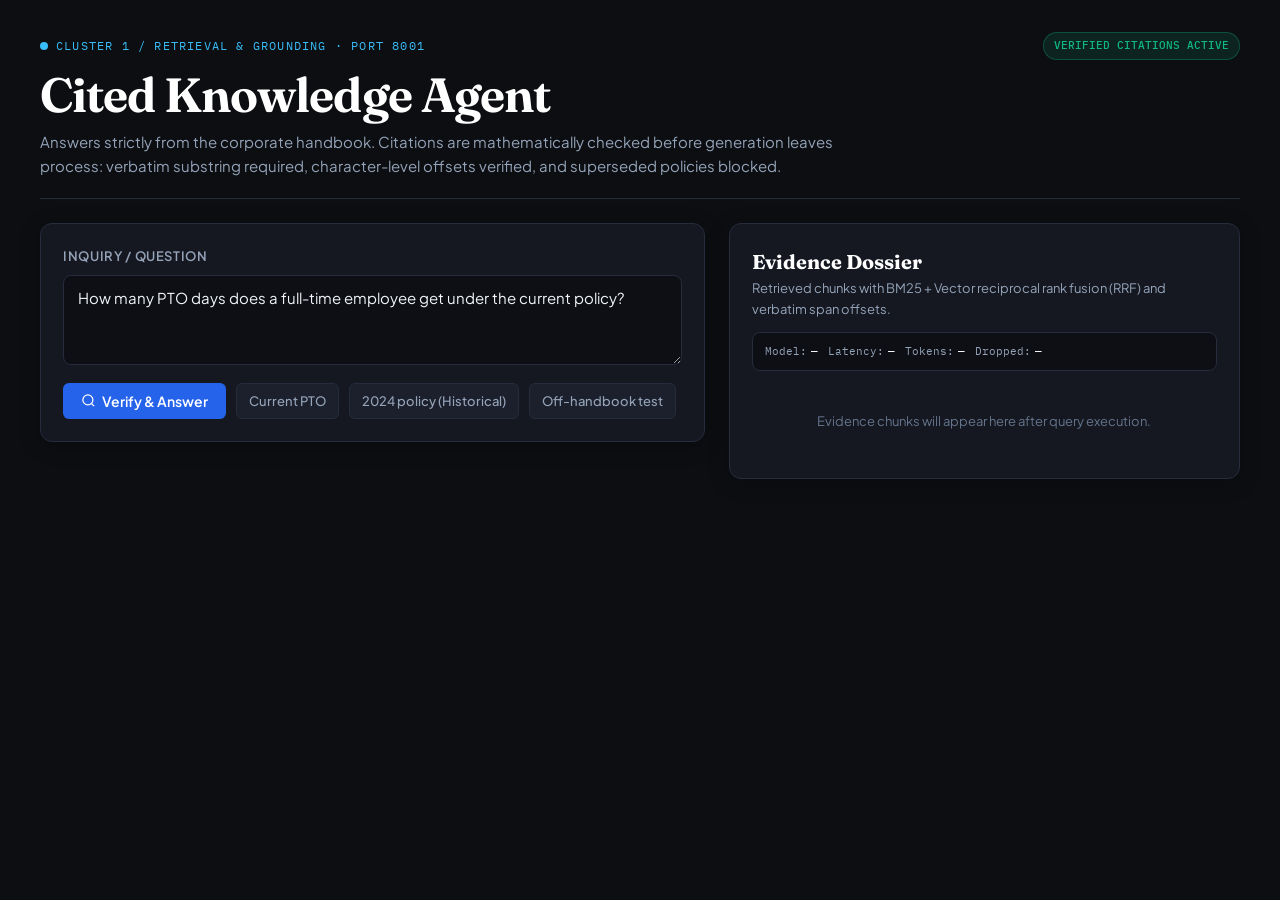
==== 01-cited-knowledge-agent/static/index.html @ 19dfd268 "feat: add nine AI applications with validation and evaluation suites" ====
<!DOCTYPE html>
<html lang="en">
<head>
  <meta charset="utf-8">
  <meta name="viewport" content="width=device-width, initial-scale=1">
  <title>Cited Knowledge Agent · Grounded Handbook Retrieval</title>
  <link rel="preconnect" href="https://fonts.googleapis.com">
  <link rel="preconnect" href="https://fonts.gstatic.com" crossorigin>
  <link href="https://fonts.googleapis.com/css2?family=Fraunces:opsz,wght@9..144,560;9..144,650&family=IBM+Plex+Mono:wght@400;500;600&family=Plus+Jakarta+Sans:wght@400;500;600;700&display=swap" rel="stylesheet">
  <style>
    :root {
      --bg: #0c0e12;
      --card: #151821;
      --card-alt: #1c202c;
      --border: #262c3d;
      --border-focus: #3b82f6;
      --ink: #f1f5f9;
      --ink-muted: #94a3b8;
      --ink-subtle: #64748b;
      --accent: #38bdf8;
      --good: #10b981;
      --good-bg: rgba(16, 185, 129, 0.12);
      --good-border: rgba(16, 185, 129, 0.3);
      --warn: #f59e0b;
      --warn-bg: rgba(245, 158, 11, 0.12);
      --warn-border: rgba(245, 158, 11, 0.3);
      --bad: #f43f5e;
      --bad-bg: rgba(244, 63, 94, 0.12);
      --bad-border: rgba(244, 63, 94, 0.3);
      --highlight: #fef08a;
      --highlight-ink: #1e1b4b;
    }
    * { box-sizing: border-box; }
    body {
      margin: 0;
      background: var(--bg);
      color: var(--ink);
      font-family: 'Plus Jakarta Sans', system-ui, -apple-system, sans-serif;
      font-size: 15px;
      line-height: 1.6;
      -webkit-font-smoothing: antialiased;
    }
    header, main {
      width: min(1200px, calc(100% - 40px));
      margin: 0 auto;
    }
    header {
      padding: 32px 0 20px;
      border-bottom: 1px solid var(--border);
      margin-bottom: 24px;
    }
    .header-top {
      display: flex;
      justify-content: space-between;
      align-items: center;
      flex-wrap: wrap;
      gap: 12px;
      margin-bottom: 10px;
    }
    .kicker {
      font-family: "IBM Plex Mono", monospace;
      font-size: 12px;
      letter-spacing: 0.1em;
      text-transform: uppercase;
      color: var(--accent);
      display: flex;
      align-items: center;
      gap: 8px;
    }
    .kicker::before {
      content: "";
      display: inline-block;
      width: 8px;
      height: 8px;
      background: var(--accent);
      border-radius: 50%;
    }
    .badge-status {
      display: inline-flex;
      align-items: center;
      gap: 6px;
      font-family: "IBM Plex Mono", monospace;
      font-size: 11px;
      font-weight: 500;
      padding: 4px 10px;
      border-radius: 9999px;
      background: var(--good-bg);
      border: 1px solid var(--good-border);
      color: var(--good);
    }
    .badge-status.refused {
      background: var(--bad-bg);
      border-color: var(--bad-border);
      color: var(--bad);
    }
    h1 {
      font-family: Fraunces, Georgia, serif;
      font-weight: 650;
      font-size: clamp(32px, 4.5vw, 48px);
      line-height: 1.05;
      margin: 4px 0 10px;
      color: #ffffff;
      letter-spacing: -0.02em;
    }
    .lede {
      max-width: 75ch;
      color: var(--ink-muted);
      margin: 0;
      font-size: 15px;
    }
    .layout {
      display: grid;
      grid-template-columns: 1.3fr 1fr;
      gap: 24px;
      padding-bottom: 60px;
    }
    .panel {
      background: var(--card);
      border: 1px solid var(--border);
      border-radius: 12px;
      padding: 22px;
      box-shadow: 0 4px 20px rgba(0, 0, 0, 0.25);
    }
    label {
      display: block;
      font-size: 13px;
      font-weight: 600;
      text-transform: uppercase;
      letter-spacing: 0.05em;
      color: var(--ink-muted);
      margin-bottom: 8px;
    }
    textarea {
      width: 100%;
      min-height: 90px;
      resize: vertical;
      border: 1px solid var(--border);
      border-radius: 8px;
      background: #0d0f14;
      color: var(--ink);
      font-family: inherit;
      font-size: 15px;
      padding: 12px 14px;
      outline: none;
      transition: border-color 0.2s;
    }
    textarea:focus {
      border-color: var(--border-focus);
      box-shadow: 0 0 0 3px rgba(59, 130, 246, 0.2);
    }
    .row-actions {
      display: flex;
      flex-wrap: wrap;
      gap: 10px;
      margin-top: 12px;
    }
    button.btn-primary {
      background: #2563eb;
      color: #ffffff;
      font-family: inherit;
      font-size: 14px;
      font-weight: 600;
      border: 0;
      border-radius: 6px;
      padding: 9px 18px;
      cursor: pointer;
      display: inline-flex;
      align-items: center;
      gap: 6px;
      transition: background 0.2s, transform 0.1s;
    }
    button.btn-primary:hover:not(:disabled) {
      background: #1d4ed8;
    }
    button.btn-primary:active:not(:disabled) {
      transform: translateY(1px);
    }
    button:disabled {
      opacity: 0.6;
      cursor: wait;
    }
    .sample-btn {
      background: var(--card-alt);
      border: 1px solid var(--border);
      color: var(--ink-muted);
      font-family: inherit;
      font-size: 13px;
      font-weight: 500;
      border-radius: 6px;
      padding: 8px 12px;
      cursor: pointer;
      transition: all 0.2s;
    }
    .sample-btn:hover {
      background: #232838;
      color: var(--ink);
      border-color: var(--ink-subtle);
    }
    .answer-card {
      margin-top: 20px;
      border: 1px solid var(--border);
      border-radius: 10px;
      padding: 20px;
      background: #11141c;
    }
    .answer-card.refused-card {
      border-color: var(--bad-border);
      background: rgba(244, 63, 94, 0.04);
    }
    .answer-header {
      display: flex;
      justify-content: space-between;
      align-items: center;
      margin-bottom: 12px;
    }
    .answer-card h2, .panel h2 {
      font-family: Fraunces, Georgia, serif;
      font-size: 20px;
      margin: 0;
      color: #ffffff;
    }
    .answer-body {
      font-size: 16px;
      line-height: 1.65;
      color: #e2e8f0;
      margin-bottom: 16px;
    }
    .refused-text {
      color: #fb7185;
      font-weight: 500;
    }
    .conflict-banner {
      background: var(--warn-bg);
      border: 1px solid var(--warn-border);
      border-radius: 8px;
      padding: 12px 14px;
      margin-bottom: 16px;
      font-size: 13px;
      color: #fde68a;
    }
    .conflict-banner strong {
      color: #fef08a;
      display: block;
      margin-bottom: 2px;
    }
    .citations-section {
      margin-top: 18px;
      border-top: 1px solid var(--border);
      padding-top: 14px;
    }
    .section-subtitle {
      font-family: "IBM Plex Mono", monospace;
      font-size: 11px;
      text-transform: uppercase;
      letter-spacing: 0.08em;
      color: var(--ink-muted);
      margin-bottom: 10px;
      display: flex;
      align-items: center;
      gap: 6px;
    }
    .citation-chips {
      display: flex;
      flex-direction: column;
      gap: 10px;
    }
    .citation-chip {
      background: var(--card-alt);
      border: 1px solid var(--border);
      border-left: 3px solid var(--accent);
      border-radius: 6px;
      padding: 10px 14px;
      cursor: pointer;
      transition: all 0.2s ease;
    }
    .citation-chip:hover, .citation-chip.active {
      border-color: var(--accent);
      background: #1e2538;
      transform: translateX(3px);
    }
    .chip-meta {
      display: flex;
      justify-content: space-between;
      align-items: center;
      font-family: "IBM Plex Mono", monospace;
      font-size: 11px;
      color: var(--accent);
      margin-bottom: 4px;
    }
    .chip-quote {
      font-family: "IBM Plex Mono", monospace;
      font-size: 13px;
      color: #f1f5f9;
      margin: 0;
      line-height: 1.4;
    }
    .chip-span {
      font-family: "IBM Plex Mono", monospace;
      font-size: 10px;
      color: var(--ink-subtle);
      background: rgba(0, 0, 0, 0.3);
      padding: 2px 6px;
      border-radius: 4px;
    }
    .telemetry-bar {
      display: flex;
      flex-wrap: wrap;
      gap: 10px;
      font-family: "IBM Plex Mono", monospace;
      font-size: 11px;
      color: var(--ink-muted);
      background: #0d0f14;
      border: 1px solid var(--border);
      border-radius: 8px;
      padding: 10px 12px;
      margin-bottom: 16px;
    }
    .telemetry-item {
      display: flex;
      align-items: center;
      gap: 4px;
    }
    .telemetry-item span {
      color: var(--ink);
      font-weight: 500;
    }
    .hit-card {
      background: #0e1118;
      border: 1px solid var(--border);
      border-radius: 8px;
      padding: 14px;
      margin-top: 12px;
      transition: all 0.25s ease;
    }
    .hit-card.highlighted-chunk {
      border-color: var(--accent);
      box-shadow: 0 0 16px rgba(56, 189, 248, 0.2);
    }
    .hit-header {
      display: flex;
      justify-content: space-between;
      align-items: center;
      margin-bottom: 6px;
    }
    .hit-title {
      font-family: "IBM Plex Mono", monospace;
      font-weight: 600;
      font-size: 13px;
      color: #38bdf8;
    }
    .hit-scores {
      font-family: "IBM Plex Mono", monospace;
      font-size: 11px;
      color: var(--ink-subtle);
    }
    .hit-text {
      font-size: 13px;
      line-height: 1.6;
      color: #94a3b8;
      background: #08090d;
      border: 1px solid #1a1e2a;
      border-radius: 6px;
      padding: 10px 12px;
      margin-top: 8px;
      white-space: pre-wrap;
      word-break: break-word;
    }
    mark.quote-highlight {
      background: var(--highlight);
      color: var(--highlight-ink);
      padding: 1px 4px;
      border-radius: 3px;
      font-weight: 600;
    }
    .error-msg {
      color: #fb7185;
      font-size: 13px;
      margin-top: 8px;
      display: none;
    }
    @media (max-width: 900px) {
      .layout { grid-template-columns: 1fr; }
    }
  </style>
</head>
<body>
  <header>
    <div class="header-top">
      <div class="kicker">Cluster 1 / Retrieval & Grounding · Port 8001</div>
      <div class="badge-status" id="sys-badge">VERIFIED CITATIONS ACTIVE</div>
    </div>
    <h1>Cited Knowledge Agent</h1>
    <p class="lede">Answers strictly from the corporate handbook. Citations are mathematically checked before generation leaves process: verbatim substring required, character-level offsets verified, and superseded policies blocked.</p>
  </header>
  <main class="layout">
    <section>
      <div class="panel">
        <form id="ask-form">
          <label for="question">Inquiry / Question</label>
          <textarea id="question" name="question" required maxlength="2000">How many PTO days does a full-time employee get under the current policy?</textarea>
          <div class="row-actions">
            <button type="submit" class="btn-primary" id="submit">
              <svg width="15" height="15" viewBox="0 0 24 24" fill="none" stroke="currentColor" stroke-width="2"><circle cx="11" cy="11" r="8"/><path d="m21 21-4.3-4.3"/></svg>
              Verify & Answer
            </button>
            <button type="button" class="sample-btn" data-q="How many PTO days does a full-time employee get under the current policy?">Current PTO</button>
            <button type="button" class="sample-btn" data-q="How many PTO days did the 2024 policy accrue?">2024 policy (Historical)</button>
            <button type="button" class="sample-btn" data-q="What is the capital of France?">Off-handbook test</button>
          </div>
        </form>

        <div id="error" class="error-msg"></div>

        <article class="answer-card" id="answer-card" style="display: none;">
          <div class="answer-header">
            <h2>Grounded Answer</h2>
            <div class="badge-status" id="answer-badge">VERIFIED</div>
          </div>
          <div id="conflicts"></div>
          <div class="answer-body" id="answer-text"></div>
          <div class="citations-section" id="citations-section" style="display: none;">
            <div class="section-subtitle">
              <svg width="13" height="13" viewBox="0 0 24 24" fill="none" stroke="currentColor" stroke-width="2"><path d="M10 13a5 5 0 0 0 7.54.54l3-3a5 5 0 0 0-7.07-7.07l-1.72 1.71"/><path d="M14 11a5 5 0 0 0-7.54-.54l-3 3a5 5 0 0 0 7.07 7.07l1.71-1.71"/></svg>
              Verified Citations (Click to inspect source chunk)
            </div>
            <div class="citation-chips" id="citation-chips"></div>
          </div>
        </article>
      </div>
    </section>

    <aside>
      <div class="panel">
        <h2>Evidence Dossier</h2>
        <p class="lede" style="font-size: 13px; margin-bottom: 12px;">Retrieved chunks with BM25 + Vector reciprocal rank fusion (RRF) and verbatim span offsets.</p>
        <div class="telemetry-bar" id="telemetry-bar">
          <div class="telemetry-item">Model: <span id="tel-model">—</span></div>
          <div class="telemetry-item">Latency: <span id="tel-latency">—</span></div>
          <div class="telemetry-item">Tokens: <span id="tel-tokens">—</span></div>
          <div class="telemetry-item">Dropped: <span id="tel-dropped">—</span></div>
        </div>
        <div id="hits-container">
          <div style="color: var(--ink-subtle); font-size: 13px; text-align: center; padding: 24px 0;">
            Evidence chunks will appear here after query execution.
          </div>
        </div>
      </div>
    </aside>
  </main>

  <script>
    const form = document.querySelector("#ask-form");
    const question = document.querySelector("#question");
    const submit = document.querySelector("#submit");
    const answerCard = document.querySelector("#answer-card");
    const answerText = document.querySelector("#answer-text");
    const answerBadge = document.querySelector("#answer-badge");
    const conflicts = document.querySelector("#conflicts");
    const citationsSection = document.querySelector("#citations-section");
    const citationChips = document.querySelector("#citation-chips");
    const hitsContainer = document.querySelector("#hits-container");
    const errorEl = document.querySelector("#error");

    const telModel = document.querySelector("#tel-model");
    const telLatency = document.querySelector("#tel-latency");
    const telTokens = document.querySelector("#tel-tokens");
    const telDropped = document.querySelector("#tel-dropped");

    let currentCitations = [];
    let currentHits = [];

    document.querySelectorAll(".sample-btn").forEach((btn) => {
      btn.addEventListener("click", () => {
        question.value = btn.dataset.q;
        question.focus();
      });
    });

    function escapeHtml(str) {
      if (!str) return "";
      return str.replace(/&/g, "&amp;").replace(/</g, "&lt;").replace(/>/g, "&gt;");
    }

    function highlightSpan(fullText, startChar, endChar) {
      if (!fullText) return "";
      if (startChar >= 0 && endChar > startChar && endChar <= fullText.length) {
        const before = escapeHtml(fullText.slice(0, startChar));
        const highlighted = escapeHtml(fullText.slice(startChar, endChar));
        const after = escapeHtml(fullText.slice(endChar));
        return before + '<mark class="quote-highlight">' + highlighted + '</mark>' + after;
      }
      return escapeHtml(fullText);
    }

    function renderHits(activeChunkId = null, activeCitation = null) {
      hitsContainer.replaceChildren();
      if (!currentHits || currentHits.length === 0) {
        const empty = document.createElement("div");
        empty.style.color = "var(--ink-subtle)";
        empty.style.fontSize = "13px";
        empty.textContent = "No retrieval hits returned.";
        hitsContainer.append(empty);
        return;
      }

      for (const hit of currentHits) {
        const card = document.createElement("div");
        card.className = "hit-card" + (hit.chunk_id === activeChunkId ? " highlighted-chunk" : "");
        card.id = "hit-" + hit.chunk_id;

        const header = document.createElement("div");
        header.className = "hit-header";

        const title = document.createElement("span");
        title.className = "hit-title";
        title.textContent = hit.source + (hit.title ? " · " + hit.title : "");

        const scores = document.createElement("span");
        scores.className = "hit-scores";
        scores.textContent = `RRF ${hit.score} | BM25 #${hit.bm25_rank} | Vec #${hit.vector_rank}`;

        header.append(title, scores);

        const textDiv = document.createElement("div");
        textDiv.className = "hit-text";

        if (activeCitation && activeCitation.chunk_id === hit.chunk_id && hit.text) {
          textDiv.innerHTML = highlightSpan(hit.text, activeCitation.start_char, activeCitation.end_char);
        } else if (hit.text) {
          // Check if any citation matches this chunk
          const matchedCit = currentCitations.find(c => c.chunk_id === hit.chunk_id);
          if (matchedCit) {
            textDiv.innerHTML = highlightSpan(hit.text, matchedCit.start_char, matchedCit.end_char);
          } else {
            textDiv.textContent = hit.text;
          }
        } else {
          textDiv.textContent = "(Source text available in corpus)";
        }

        card.append(header, textDiv);
        hitsContainer.append(card);
      }
    }

    form.addEventListener("submit", async (e) => {
      e.preventDefault();
      errorEl.style.display = "none";
      submit.disabled = true;
      answerCard.style.display = "none";

      try {
        const res = await fetch("/ask", {
          method: "POST",
          headers: { "Content-Type": "application/json" },
          body: JSON.stringify({ question: question.value })
        });
        const data = await res.json();
        if (!res.ok) {
          errorEl.textContent = data.detail || "Verification request failed.";
          errorEl.style.display = "block";
          return;
        }

        currentCitations = data.citations || [];
        currentHits = data.retrieval || [];

        // Telemetry
        telModel.textContent = data.model || "gemini-2.5-flash";
        telLatency.textContent = data.latency_ms + " ms";
        telTokens.textContent = `${data.prompt_tokens} in / ${data.output_tokens} out`;
        telDropped.textContent = data.dropped_citations;

        // Answer
        answerCard.style.display = "block";
        answerCard.className = "answer-card" + (data.refused ? " refused-card" : "");
        answerText.textContent = data.answer;
        answerText.className = data.refused ? "refused-text" : "answer-body";

        if (data.refused) {
          answerBadge.className = "badge-status refused";
          answerBadge.textContent = "REFUSED · UNVERIFIED";
        } else {
          answerBadge.className = "badge-status";
          answerBadge.textContent = "VERIFIED · GROUNDED";
        }

        // Conflicts
        conflicts.replaceChildren();
        if (data.conflicts && data.conflicts.length > 0) {
          for (const conf of data.conflicts) {
            const banner = document.createElement("div");
            banner.className = "conflict-banner";
            banner.innerHTML = `<strong>Policy Conflict Detected (${escapeHtml(conf.topic)}):</strong>
              Governing source is <code>${escapeHtml(conf.current_source)}</code>. Superseded source <code>${escapeHtml(conf.superseded_source)}</code> was suppressed.`;
            conflicts.append(banner);
          }
        }

        // Citations
        citationChips.replaceChildren();
        if (currentCitations.length > 0) {
          citationsSection.style.display = "block";
          currentCitations.forEach((cit, idx) => {
            const chip = document.createElement("div");
            chip.className = "citation-chip";
            chip.dataset.index = idx;

            const meta = document.createElement("div");
            meta.className = "chip-meta";
            meta.innerHTML = `<span>${escapeHtml(cit.source)}</span><span class="chip-span">[${cit.start_char}:${cit.end_char}]</span>`;

            const quote = document.createElement("p");
            quote.className = "chip-quote";
            quote.textContent = `“${cit.quote}”`;

            chip.append(meta, quote);

            chip.addEventListener("click", () => {
              document.querySelectorAll(".citation-chip").forEach(c => c.classList.remove("active"));
              chip.classList.add("active");
              renderHits(cit.chunk_id, cit);
              const target = document.querySelector("#hit-" + cit.chunk_id);
              if (target) {
                target.scrollIntoView({ behavior: "smooth", block: "center" });
              }
            });

            citationChips.append(chip);
          });
        } else {
          citationsSection.style.display = "none";
        }

        renderHits();

      } catch (err) {
        errorEl.textContent = "Network error: Unable to communicate with the knowledge agent.";
        errorEl.style.display = "block";
      } finally {
        submit.disabled = false;
      }
    });
  </script>
</body>
</html>
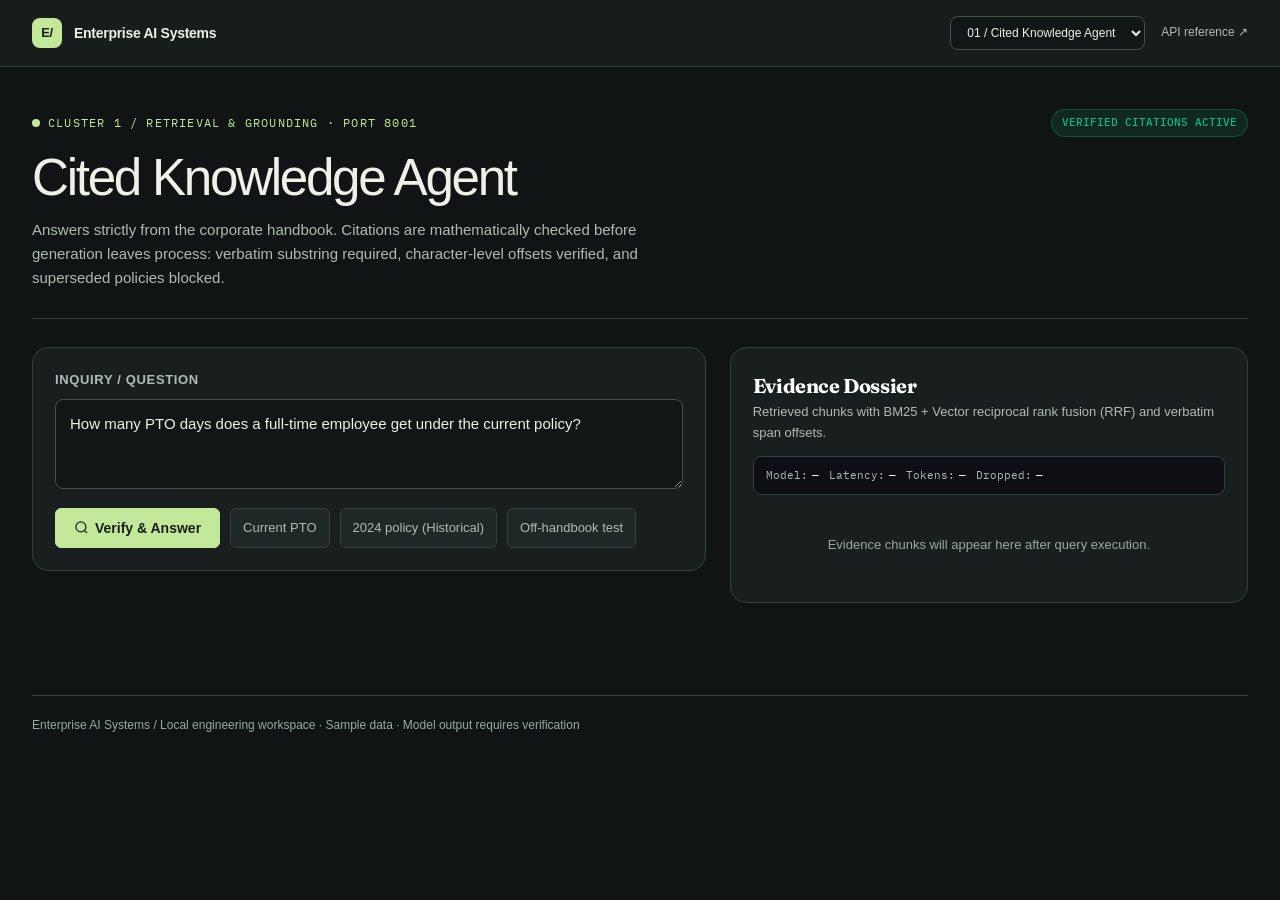
==== commit 0bc26485: "feat(ui): unify workspaces with responsive navigation and browser checks" ====
--- a/01-cited-knowledge-agent/static/index.html
+++ b/01-cited-knowledge-agent/static/index.html
@@ -382,8 +382,11 @@
       .layout { grid-template-columns: 1fr; }
     }
   </style>
+<link rel="stylesheet" href="/suite/workspace.css">
+<script src="/suite/workspace.js" defer></script>
 </head>
 <body>
+<a class="skip-link" href="#workspace">Skip to workspace</a>
   <header>
     <div class="header-top">
       <div class="kicker">Cluster 1 / Retrieval & Grounding · Port 8001</div>
@@ -392,7 +395,7 @@
     <h1>Cited Knowledge Agent</h1>
     <p class="lede">Answers strictly from the corporate handbook. Citations are mathematically checked before generation leaves process: verbatim substring required, character-level offsets verified, and superseded policies blocked.</p>
   </header>
-  <main class="layout">
+  <main id="workspace" class="layout">
     <section>
       <div class="panel">
         <form id="ask-form">
@@ -556,6 +559,7 @@
           body: JSON.stringify({ question: question.value })
         });
         const data = await res.json();
+        if (!res.ok) throw new Error(typeof data.detail === "string" ? data.detail : "Request failed. Check your input and configuration.");
         if (!res.ok) {
           errorEl.textContent = data.detail || "Verification request failed.";
           errorEl.style.display = "block";
@@ -566,7 +570,7 @@
         currentHits = data.retrieval || [];
 
         // Telemetry
-        telModel.textContent = data.model || "gemini-2.5-flash";
+        telModel.textContent = data.model || "Not reported";
         telLatency.textContent = data.latency_ms + " ms";
         telTokens.textContent = `${data.prompt_tokens} in / ${data.output_tokens} out`;
         telDropped.textContent = data.dropped_citations;
@@ -635,7 +639,7 @@
         renderHits();
 
       } catch (err) {
-        errorEl.textContent = "Network error: Unable to communicate with the knowledge agent.";
+        errorEl.textContent = `Error: ${err.message}`;
         errorEl.style.display = "block";
       } finally {
         submit.disabled = false;
--- a/suite/workspace.css
+++ b/suite/workspace.css
@@ -0,0 +1,73 @@
+/* Shared workspace identity; application-specific layouts stay in each dashboard. */
+:root {
+  color-scheme: dark;
+  --bg: #101414; --card: #191e1e; --card-bg: #191e1e; --card-alt: #202727;
+  --card-hover: #222b2a; --card-border: #34413e; --border: #34413e;
+  --ink: #eef1e8; --text-main: #eef1e8; --text-muted: #b0bcb3; --ink-muted: #b0bcb3;
+  --ink-subtle: #99aaa0; --text-dim: #99aaa0; --accent: #c4e89a; --border-focus: #c4e89a;
+  --accent-blue: #c4e89a; --accent-cyan: #a7d8c8; --accent-purple: #c4e89a;
+  --sans-font: 'Segoe UI', sans-serif; --font-sans: 'Segoe UI', sans-serif;
+  --font-heading: 'Segoe UI', sans-serif; --code-bg: #101716;
+}
+html { scroll-behavior: smooth; }
+body { margin: 0; background: #101414; color: #eef1e8; font-family: 'Segoe UI', sans-serif; line-height: 1.6; }
+body > header { background: transparent; width: min(1280px, calc(100% - 64px)); margin: 0 auto 28px; padding: 42px 0 28px; border-bottom: 1px solid #34413e; }
+body > main, .main-container { width: min(1280px, calc(100% - 64px)); margin: 0 auto; }
+header .header-container { width: 100%; max-width: none; margin: 0; padding: 0; }
+h1 { font-family: 'Segoe UI', sans-serif; font-size: clamp(32px,4vw,52px); font-weight: 500; letter-spacing: -.045em; line-height: 1.12; color: #eef1e8; margin: 12px 0; }
+h2,h3,.panel-title { font-family: 'Segoe UI', sans-serif; letter-spacing: -.02em; }
+.panel,.card { border-radius: 16px; border-color: #34413e; box-shadow: none; }
+textarea,input,select { color: #eef1e8; background-color: #101716; border-color: #44534c; border-radius: 8px; max-width: 100%; font-family: inherit; }
+textarea { line-height: 1.65; }
+button.btn-primary,button.btn-submit,button.btn:not(.btn-secondary):not(.btn-danger):not(.btn-success),#routeBtn,#queryBtn {
+  background: #c4e89a; color: #142019; border: 1px solid #c4e89a; box-shadow: none; font-weight: 650;
+}
+button { min-height: 40px; }
+button:disabled { cursor: not-allowed; opacity: .5; }
+button:hover:not(:disabled) { filter: brightness(1.08); }
+:focus-visible { outline: 2px solid #c4e89a !important; outline-offset: 4px; }
+.suite-nav { display: flex; align-items: center; gap: 16px; padding: 16px 32px; border-bottom: 1px solid #34413e; background: #171d1b; flex-wrap: wrap; }
+.suite-brand { color: #eef1e8; text-decoration: none; font-size: 14px; font-weight: 650; letter-spacing: -.02em; display: flex; align-items: center; gap: 12px; }
+.suite-mark { display: grid; place-items: center; width: 30px; height: 30px; background: #c4e89a; color: #142019; border-radius: 8px; font-size: 13px; }
+.suite-nav select { margin-left: auto; width: auto; font-size: 12px; padding: 8px 12px; }
+.suite-nav a.suite-docs { color: #b0bcb3; font-size: 12px; text-decoration: none; }
+.suite-status { color: #b0bcb3; font-size: 12px; }
+.skip-link { position: absolute; top: -100px; left: 20px; background: #c4e89a; color: #142019; padding: 10px; z-index: 100; }
+.skip-link:focus { top: 12px; }
+pre,code { overflow-wrap: anywhere; }
+pre { overflow-x: auto; }
+main > *, .layout > *, .main-container > * { min-width: 0; }
+.suite-footer { width: min(1280px,calc(100% - 64px)); margin: 32px auto 0; padding: 20px 0; color: #99aaa0; font-size: 12px; border-top: 1px solid #34413e; }
+.portfolio { max-width: 1280px; }
+.portfolio-hero { display: grid; grid-template-columns: 2fr 1fr; gap: 60px; padding: 48px 0 64px; }
+.portfolio-hero h1 { font-size: clamp(44px,6vw,80px); max-width: 850px; }
+.portfolio-hero p { color: #b0bcb3; max-width: 58ch; font-size: 17px; }
+.eyebrow { color: #c4e89a; font-size: 12px; letter-spacing: .12em; text-transform: uppercase; }
+.portfolio-note { border-left: 1px solid #44534c; padding-left: 26px; align-self: end; }
+.portfolio-note strong { display: block; font-size: 42px; font-weight: 400; letter-spacing: -.04em; }
+.system-list { border-top: 1px solid #44534c; }
+.system-row { display: grid; grid-template-columns: 48px 1.1fr 1.5fr 150px; align-items: center; gap: 24px; padding: 26px 10px; border-bottom: 1px solid #34413e; text-decoration: none; color: #eef1e8; }
+.system-row:hover { background: #191e1e; }
+.system-number { color: #99aaa0; font-family: monospace; }
+.system-row h2 { font-size: 19px; font-weight: 500; margin: 0; }
+.system-row p { font-size: 14px; color: #b0bcb3; margin: 0; }
+.system-action { color: #c4e89a; text-align: right; font-size: 13px; }
+.portfolio-help { margin: 40px 0; padding: 24px; border: 1px solid #34413e; border-radius: 12px; color: #b0bcb3; }
+@media(max-width: 760px) {
+  .header-meta,.quick-chips,.brand-wrap { flex-wrap: wrap; min-width: 0; }
+  .header-meta { gap: 8px; }
+  .form-row { grid-template-columns: minmax(0,1fr) !important; }
+  .form-group { min-width: 0; }
+  input { width: 100%; min-width: 0; }
+  body > header, body > main, .main-container, .suite-footer { width: calc(100% - 32px); }
+  body > header { padding: 28px 0 20px; }
+  .suite-nav { padding: 12px 16px; gap: 12px; }
+  .suite-nav select { flex: 1; min-width: 160px; }
+  .layout,.main-container,.portfolio-hero { grid-template-columns: 1fr !important; gap: 20px; }
+  main { grid-template-columns: minmax(0,1fr) !important; }
+  .system-row { grid-template-columns: 28px 1fr; gap: 10px; }
+  .system-row p,.system-action { grid-column: 2; text-align: left; }
+  .portfolio-hero { padding: 24px 0 40px; }
+  table { display: block; overflow-x: auto; max-width: 100%; }
+}
+@media(prefers-reduced-motion: reduce) { *,*::before,*::after { scroll-behavior: auto !important; animation: none !important; transition: none !important; } }
